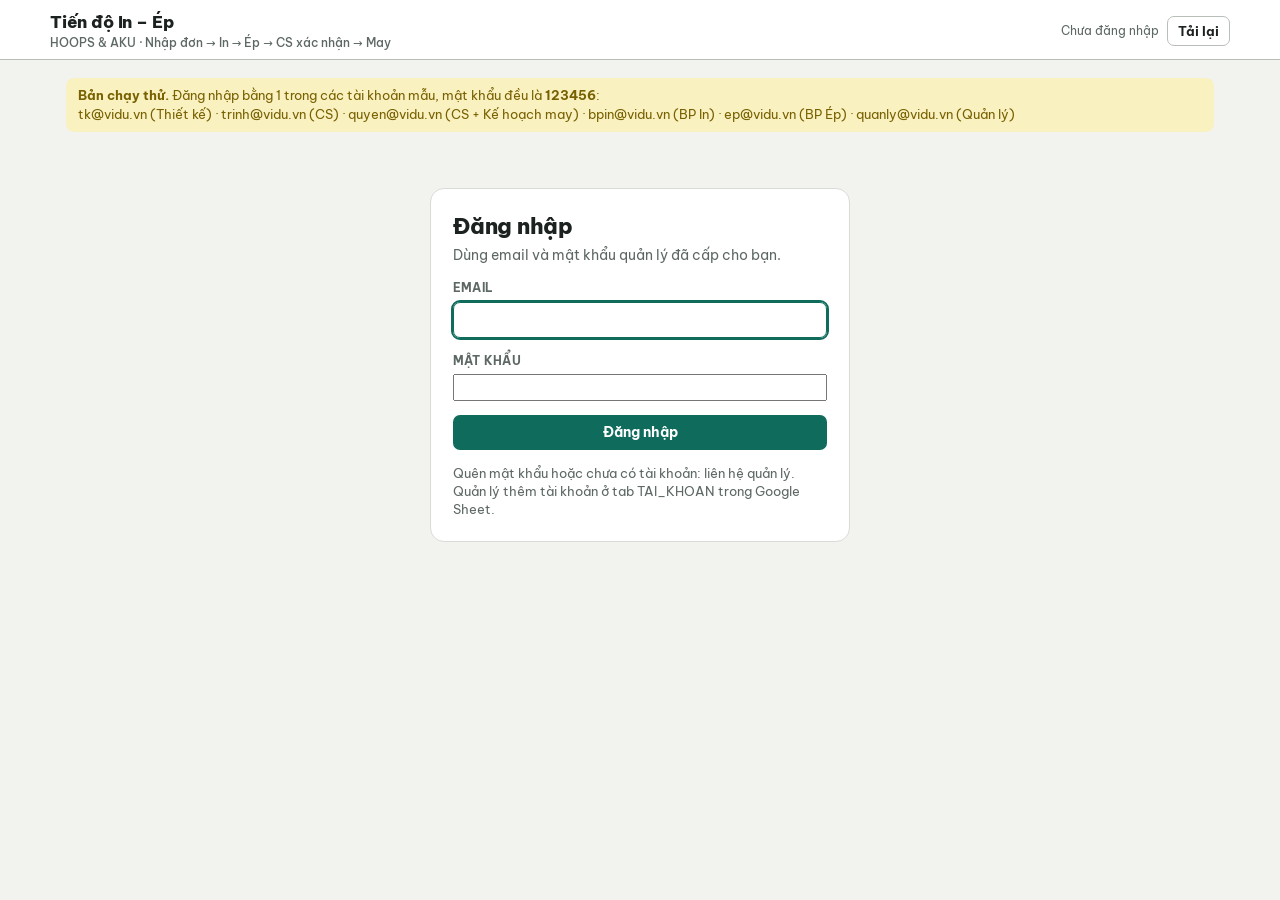
==== index.html @ f71b0e14 "Thêm bản xem trước giao diện web Tiến độ In – Ép Tách Index.html (Apps Script 1.4.2) thành web tĩnh " ====
<!doctype html>
<html lang="vi">
<head>
<meta charset="utf-8">
<meta name="viewport" content="width=device-width, initial-scale=1, viewport-fit=cover">
<title>Tiến độ In – Ép</title>
<meta name="description" content="Theo dõi đơn từ CS → BP In → BP Ép → CS xác nhận → Kế hoạch may · HOOPS & AKU">
<link rel="icon" href="data:image/svg+xml,%3Csvg xmlns='http://www.w3.org/2000/svg' viewBox='0 0 32 32'%3E%3Crect width='32' height='32' rx='7' fill='%230f6b5c'/%3E%3Cpath d='M8 22V10h4.5a4 4 0 010 8H8m10 4V10h6' stroke='%23fff' stroke-width='2.6' fill='none' stroke-linecap='round' stroke-linejoin='round'/%3E%3C/svg%3E">
<link rel="preconnect" href="https://fonts.googleapis.com">
<link rel="stylesheet" href="https://fonts.googleapis.com/css2?family=Be+Vietnam+Pro:wght@400;500;600;700;800&family=Roboto+Mono:wght@400;500&display=swap">
<link rel="stylesheet" href="assets/style.css">
</head>
<body>
<div class="top gut">
  <div class="top-in">
    <div class="row1">
      <div class="brand">Tiến độ In – Ép<small>HOOPS &amp; AKU · Nhập đơn → In → Ép → CS xác nhận → May</small></div>
      <div class="who" id="whoBox" hidden><span id="meName"></span><button class="btn ghost sm" id="logoutBtn" type="button">Đăng xuất</button></div>
      <div class="sync"><span id="syncTxt">Đang tải…</span><button class="btn ghost sm" id="reload" type="button">Tải lại</button></div>
    </div>
    <nav class="nav" id="nav" role="tablist" aria-label="Màn hình"></nav>
  </div>
</div>
<main class="gut" id="main"><div class="empty">Đang tải dữ liệu…</div></main>
<div id="toast" class="toast" hidden></div>
<div id="drawer" class="drawer" hidden></div>
<script src="assets/config.js"></script>
<script src="assets/mock.js"></script>
<script src="assets/api.js"></script>
<script src="assets/app.js"></script>
</body>
</html>
---- assets/style.css ----
/* Layout: sticky top bar (who am I + tabs), one working view below; cards for workstations, a dense table for the overview */
:root{
  --bg:#f2f3ef; --paper:#ffffff; --ink:#1c2220; --muted:#5d6864; --line:#d8dcd6; --line2:#b8bfb9; --head:#eaece7;
  --accent:#0f6b5c; --accent-ink:#ffffff; --accent-soft:#d9ece6;
  --red:#fbe0dc; --red-ink:#a3241a; --orange:#fde5cc; --orange-ink:#984b05; --yellow:#faf1c1; --yellow-ink:#776100; --green:#ddf0dc; --green-ink:#2b6a29; --blue:#e3eef4; --blue-ink:#2c566a;
  --f-ui:"Be Vietnam Pro",system-ui,-apple-system,"Segoe UI",sans-serif; --f-mono:"Roboto Mono",ui-monospace,Menlo,monospace;
}
@media (prefers-color-scheme:dark){:root:not([data-theme="light"]){
  --bg:#141816; --paper:#1b201e; --ink:#e5eae7; --muted:#9ba7a2; --line:#2d3432; --line2:#46504c; --head:#222826;
  --accent:#5fc2ae; --accent-ink:#0d1b18; --accent-soft:#1e3a34;
  --red:#3e1f1b; --red-ink:#f4a59b; --orange:#3c2a16; --orange-ink:#f2b779; --yellow:#35301a; --yellow-ink:#e9d777; --green:#1f3220; --green-ink:#9fd59b; --blue:#1d2c33; --blue-ink:#9fc6d8; color-scheme:dark}}
:root[data-theme="dark"]{
  --bg:#141816; --paper:#1b201e; --ink:#e5eae7; --muted:#9ba7a2; --line:#2d3432; --line2:#46504c; --head:#222826;
  --accent:#5fc2ae; --accent-ink:#0d1b18; --accent-soft:#1e3a34;
  --red:#3e1f1b; --red-ink:#f4a59b; --orange:#3c2a16; --orange-ink:#f2b779; --yellow:#35301a; --yellow-ink:#e9d777; --green:#1f3220; --green-ink:#9fd59b; --blue:#1d2c33; --blue-ink:#9fc6d8; color-scheme:dark}
*{box-sizing:border-box}
[hidden]{display:none!important}
html,body{margin:0}
body{background:var(--bg);color:var(--ink);font-family:var(--f-ui);font-size:14px;line-height:1.45}
body::before{content:"";position:fixed;inset:0 0 auto;height:env(safe-area-inset-top,0px);z-index:10;background:var(--paper)}
button,input,select,textarea{font:inherit;color:inherit}
.gut{padding-left:max(16px,env(safe-area-inset-left,0px));padding-right:max(16px,env(safe-area-inset-right,0px))}
.top{position:sticky;top:env(safe-area-inset-top,0px);z-index:5;background:var(--paper);border-bottom:1px solid var(--line2)}
.top-in{max-width:1180px;margin:0 auto;display:flex;flex-direction:column;gap:8px;padding-block:10px 0}
.row1{display:flex;align-items:center;gap:10px 16px;flex-wrap:wrap}
.brand{font-weight:800;font-size:17px;letter-spacing:-.01em;margin-right:auto}
.brand small{display:block;font-weight:500;font-size:11.5px;color:var(--muted);letter-spacing:0}
.who{display:flex;align-items:center;gap:6px;font-size:13px}
.sync{font-size:12px;color:var(--muted);display:flex;gap:8px;align-items:center}
.nav{display:flex;gap:2px;overflow-x:auto;scrollbar-width:none}
.nav::-webkit-scrollbar{display:none}
.nav button{all:unset;cursor:pointer;padding:9px 12px 10px;font-weight:600;font-size:13.5px;color:var(--muted);white-space:nowrap;border-bottom:3px solid transparent;display:flex;gap:6px;align-items:center}
.nav button[aria-selected="true"]{color:var(--ink);border-bottom-color:var(--accent)}
.nav button:focus-visible{outline:2px solid var(--accent);outline-offset:-2px}
.badge{font-size:11px;font-weight:700;background:var(--head);color:var(--muted);border-radius:99px;padding:0 7px;font-variant-numeric:tabular-nums}
.badge.hot{background:var(--red);color:var(--red-ink)}
main{max-width:1180px;margin:0 auto;padding-block:18px 60px;display:flex;flex-direction:column;gap:16px}
.demo{background:var(--yellow);color:var(--yellow-ink);border-radius:8px;padding:8px 12px;font-size:13px}
h2{margin:0;font-size:20px;font-weight:800;letter-spacing:-.01em;text-wrap:balance}
.lede{margin:2px 0 0;color:var(--muted);max-width:75ch}
.vhead{display:flex;flex-direction:column;gap:2px}
.bar{display:flex;flex-wrap:wrap;gap:8px;align-items:center}
.bar .grow{flex:1 1 220px;min-width:0}
input[type=text],input[type=search],input[type=number],input[type=date],select,textarea{background:var(--paper);border:1px solid var(--line2);border-radius:7px;padding:7px 9px;min-width:0;width:100%}
textarea{resize:vertical;min-height:38px}
input:focus-visible,select:focus-visible,textarea:focus-visible{outline:2px solid var(--accent);outline-offset:0;border-color:var(--accent)}
.bar select,.bar input{width:auto}
.bar .grow input{width:100%}
.btn{all:unset;cursor:pointer;display:inline-flex;align-items:center;justify-content:center;gap:6px;padding:8px 14px;border-radius:7px;font-weight:700;font-size:13.5px;background:var(--accent);color:var(--accent-ink);white-space:nowrap}
.btn.ghost{background:transparent;color:var(--ink);border:1px solid var(--line2)}
.btn.sm{padding:5px 10px;font-size:12.5px}
.btn[disabled]{opacity:.45;cursor:default}
.btn:focus-visible{outline:2px solid var(--accent);outline-offset:2px}
.seg{display:inline-flex;flex-wrap:wrap;border:1px solid var(--line2);border-radius:8px;overflow:hidden}
.seg button{all:unset;cursor:pointer;padding:7px 11px;font-size:13px;font-weight:600;border-right:1px solid var(--line2);color:var(--muted);background:var(--paper)}
.seg button:last-child{border-right:0}
.seg button[aria-pressed="true"]{background:var(--accent);color:var(--accent-ink)}
.seg button:focus-visible{outline:2px solid var(--accent);outline-offset:-3px}
.form{background:var(--paper);border:1px solid var(--line);border-radius:12px;padding:16px;display:grid;grid-template-columns:repeat(6,minmax(0,1fr));gap:14px}
.f{display:flex;flex-direction:column;gap:5px;min-width:0}
.f label,.f .lb{font-size:12px;font-weight:700;color:var(--muted);letter-spacing:.02em;text-transform:uppercase}
.f .req{color:var(--red-ink)}
.s6{grid-column:span 6}.s3{grid-column:span 3}.s2{grid-column:span 2}
.warn{font-size:12.5px;color:var(--red-ink);font-weight:600}
.hint{font-size:12.5px;color:var(--muted)}
.actions{display:flex;gap:8px;flex-wrap:wrap;align-items:center}
.ok{background:var(--green);color:var(--green-ink);border-radius:10px;padding:12px 14px;display:flex;flex-wrap:wrap;gap:10px;align-items:center;justify-content:space-between}
.ok b{font-family:var(--f-mono)}
.kpis{display:grid;grid-template-columns:repeat(auto-fit,minmax(150px,1fr));gap:10px}
.kpi{background:var(--paper);border:1px solid var(--line);border-radius:10px;padding:10px 12px;display:flex;flex-direction:column;gap:1px}
.kpi small{font-size:11px;text-transform:uppercase;letter-spacing:.05em;color:var(--muted);font-weight:700}
.kpi b{font-size:24px;font-variant-numeric:tabular-nums;line-height:1.2}
.kpi.alert b{color:var(--red-ink)}
.tbox{background:var(--paper);border:1px solid var(--line);border-radius:12px;overflow-x:auto}
table{border-collapse:collapse;width:100%;font-size:13px}
th,td{padding:7px 10px;border-bottom:1px solid var(--line);text-align:left;vertical-align:middle;white-space:nowrap}
th{background:var(--head);font-size:11px;letter-spacing:.04em;text-transform:uppercase;color:var(--muted);position:sticky;top:0}
td.name{white-space:normal;min-width:220px;font-weight:600}
td.num,.num{font-variant-numeric:tabular-nums;font-family:var(--f-mono);font-size:12.5px}
.mono{font-family:var(--f-mono);font-size:12.5px}
tr:last-child td{border-bottom:0}
.rem{display:inline-block;min-width:64px;text-align:center;border-radius:6px;padding:2px 6px;font-weight:700;font-size:12px;font-variant-numeric:tabular-nums}
.r-red{background:var(--red);color:var(--red-ink)}.r-or{background:var(--orange);color:var(--orange-ink)}.r-ye{background:var(--yellow);color:var(--yellow-ink)}.r-no{background:var(--head);color:var(--muted)}
.chip{display:inline-block;border-radius:99px;padding:1px 9px;font-size:11.5px;font-weight:700;white-space:nowrap}
.t-cho{background:var(--head);color:var(--muted);box-shadow:inset 0 0 0 1px var(--line2)}.t-dang{background:var(--blue);color:var(--blue-ink)}.t-in{background:var(--yellow);color:var(--yellow-ink)}.t-ep{background:var(--green);color:var(--green-ink)}
.p1{color:var(--red-ink);font-weight:700}.p2{color:var(--orange-ink);font-weight:700}.p3{color:var(--muted);font-weight:600}
.stuck{color:var(--red-ink);font-weight:700}
.cards{display:grid;grid-template-columns:repeat(auto-fill,minmax(340px,1fr));gap:12px}
.card{background:var(--paper);border:1px solid var(--line);border-radius:12px;padding:12px 14px;display:flex;flex-direction:column;gap:10px;min-width:0}
.card.dirty{border-color:var(--accent);box-shadow:0 0 0 1px var(--accent)}
.card.p-1{border-left:4px solid var(--red-ink)}.card.p-2{border-left:4px solid var(--orange-ink)}.card.p-3{border-left:4px solid var(--line2)}
.ch{display:flex;justify-content:space-between;gap:10px;align-items:flex-start}
.ch .t{font-weight:700;font-size:14.5px;line-height:1.3;word-break:break-word}
.meta{display:flex;flex-wrap:wrap;gap:4px 12px;font-size:12.5px;color:var(--muted)}
.meta b{color:var(--ink);font-weight:600}
.g2{display:grid;grid-template-columns:repeat(2,minmax(0,1fr));gap:8px}
.g3{display:grid;grid-template-columns:repeat(3,minmax(0,1fr));gap:8px}
.cmp{font-size:12.5px;background:var(--head);border-radius:7px;padding:6px 9px}
.cmp.diff{background:var(--orange);color:var(--orange-ink);font-weight:600}
.sec{display:flex;flex-direction:column;gap:10px}
.sec h3{margin:0;font-size:15px;display:flex;gap:8px;align-items:center}
.empty{background:var(--paper);border:1px dashed var(--line2);border-radius:12px;padding:20px;color:var(--muted);text-align:center}
.grp{background:var(--paper);border:1px solid var(--line);border-radius:12px;overflow:hidden}
.grp-h{display:flex;justify-content:space-between;align-items:center;gap:10px;flex-wrap:wrap;padding:10px 14px;background:var(--head)}
.grp-h b{font-size:14px}
.chk{display:flex;gap:8px;align-items:center;font-weight:700;cursor:pointer}
.chk input{width:18px;height:18px;accent-color:var(--accent)}
.login{max-width:420px;margin:40px auto 0;background:var(--paper);border:1px solid var(--line);border-radius:14px;padding:22px;display:flex;flex-direction:column;gap:14px}
.login h2{font-size:22px}
.login .err{background:var(--red);color:var(--red-ink);border-radius:8px;padding:8px 10px;font-weight:600;font-size:13px}
.who #meName{font-weight:700}
.who #meName small{font-weight:500;color:var(--muted)}
.toast{position:fixed;left:50%;transform:translateX(-50%);bottom:calc(16px + env(safe-area-inset-bottom,0px));background:var(--ink);color:var(--paper);padding:10px 16px;border-radius:9px;font-weight:600;z-index:20;max-width:min(560px,calc(100% - 32px));box-shadow:0 6px 20px rgba(0,0,0,.2)}
.toast.err{background:var(--red-ink);color:#fff}
.modal{position:fixed;inset:0;background:rgba(0,0,0,.35);display:grid;place-items:center;z-index:30;padding:16px}
.modal-in{background:var(--paper);border-radius:12px;padding:16px;max-width:620px;width:100%;display:flex;flex-direction:column;gap:10px}
.modal textarea{min-height:220px;font-family:var(--f-mono);font-size:12.5px}
details summary{cursor:pointer;font-weight:700}
@media (max-width:720px){.s3,.s2{grid-column:span 6}.cards{grid-template-columns:1fr}}
@media (max-width:420px){.g3{grid-template-columns:repeat(2,minmax(0,1fr))}}

/* ---- Bản GitHub: quy trình, chi tiết đơn ---- */
.stepno{display:inline-grid;place-items:center;min-width:19px;height:19px;border-radius:99px;background:var(--head);color:var(--muted);font-size:11px;font-weight:800;padding:0 5px}
.nav button[aria-selected="true"] .stepno{background:var(--accent);color:var(--accent-ink)}
.todo{display:grid;grid-template-columns:repeat(auto-fill,minmax(280px,1fr));gap:8px}
.todo-i{all:unset;cursor:pointer;display:flex;align-items:center;gap:10px;background:var(--paper);border:1px solid var(--line);border-radius:10px;padding:10px 12px;font-weight:600}
.todo-i:hover{border-color:var(--accent)}
.todo-i:focus-visible{outline:2px solid var(--accent);outline-offset:2px}
.todo-i .stepno{background:var(--accent-soft);color:var(--accent)}
.todo-i .arr{margin-left:auto;color:var(--muted)}
.flow-steps{display:grid;grid-template-columns:repeat(6,minmax(0,1fr));gap:8px;font-size:11px;font-weight:700;letter-spacing:.04em;text-transform:uppercase;color:var(--muted)}
.flow-steps span{border-bottom:2px solid var(--line2);padding-bottom:4px}
.pipe{display:grid;grid-template-columns:repeat(6,minmax(0,1fr));gap:8px}
.stage{background:var(--paper);border:1px solid var(--line);border-radius:12px;display:flex;flex-direction:column;min-width:0;overflow:hidden}
.stage.has-late{border-top:3px solid var(--red-ink)}
.stage-h{all:unset;box-sizing:border-box;display:flex;gap:8px;align-items:flex-start;flex-wrap:wrap;padding:10px 12px;background:var(--head);width:100%}
button.stage-h{cursor:pointer}
button.stage-h:hover{background:var(--accent-soft)}
button.stage-h:focus-visible{outline:2px solid var(--accent);outline-offset:-2px}
.stage-h b{display:block;font-size:13px;line-height:1.25}
.stage-h small{display:block;font-size:11.5px;color:var(--muted)}
.stage-n{font-size:24px;font-weight:800;line-height:1;font-variant-numeric:tabular-nums;min-width:30px}
.stage-list{list-style:none;margin:0;padding:6px;display:flex;flex-direction:column;gap:2px}
.stage-list li{display:flex;align-items:center;gap:6px;min-width:0;padding:0 4px}
.stage-list li.hint{padding:6px}
.olink{all:unset;cursor:pointer;display:flex;flex-direction:column;min-width:0;flex:1;padding:5px 4px;border-radius:6px}
.olink:hover{background:var(--head)}
.olink:focus-visible{outline:2px solid var(--accent)}
.olink .mono{font-size:11.5px;color:var(--muted)}
.olink .ot{font-size:12.5px;font-weight:600;white-space:nowrap;overflow:hidden;text-overflow:ellipsis}
.dot-late{width:8px;height:8px;border-radius:99px;background:var(--red-ink);flex:none}
#main td.mono{cursor:pointer;text-decoration:underline dotted var(--line2);text-underline-offset:3px}
#main td.mono:hover{color:var(--accent)}
.drawer{position:fixed;inset:0;z-index:40}
.drawer-bg{position:absolute;inset:0;background:rgba(0,0,0,.35)}
.drawer-in{position:absolute;top:0;right:0;bottom:0;width:min(440px,100%);background:var(--paper);padding:16px 16px calc(16px + env(safe-area-inset-bottom,0px));overflow-y:auto;display:flex;flex-direction:column;gap:12px;box-shadow:-8px 0 30px rgba(0,0,0,.18)}
.tline{list-style:none;margin:0;padding:0 0 0 18px;border-left:2px solid var(--line);display:flex;flex-direction:column;gap:12px}
.tl{position:relative}
.tl::before{content:"";position:absolute;left:-25px;top:3px;width:12px;height:12px;border-radius:99px;background:var(--paper);border:2px solid var(--line2)}
.tl.done::before{background:var(--accent);border-color:var(--accent)}
.tl:not(.done) b{color:var(--muted)}
.tl-h{display:flex;justify-content:space-between;gap:8px;flex-wrap:wrap}
@media (max-width:1000px){.pipe{grid-template-columns:repeat(3,minmax(0,1fr))}.flow-steps{display:none}}
@media (max-width:560px){.pipe{grid-template-columns:1fr}}
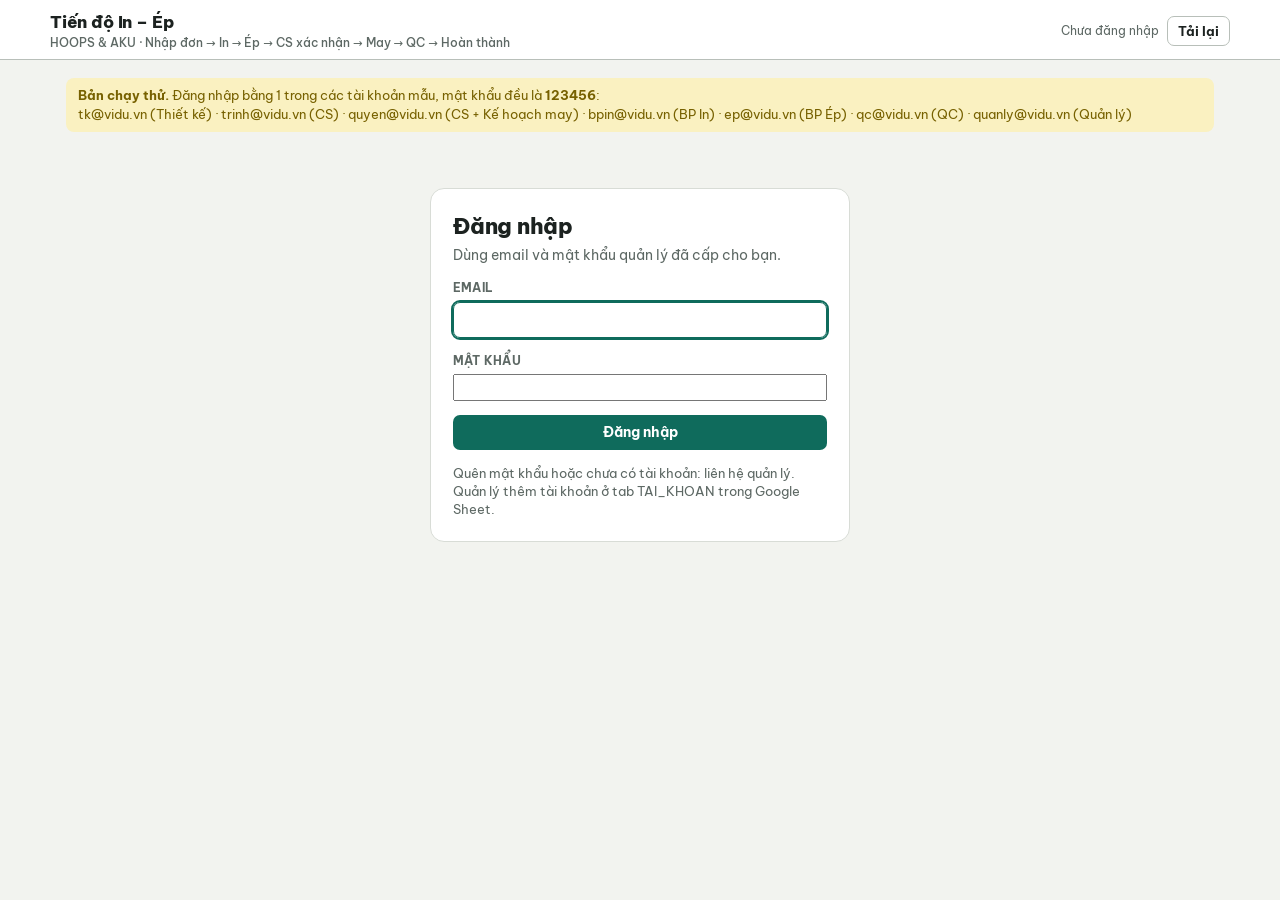
==== commit d05a1d0e: "Thêm bộ phận QC và nút CS bấm Đơn đã hoàn thành Co-Authored-By: Claude Opus 5.5 (1M context) <norepl" ====
--- a/index.html
+++ b/index.html
@@ -14,14 +14,15 @@
 <div class="top gut">
   <div class="top-in">
     <div class="row1">
-      <div class="brand">Tiến độ In – Ép<small>HOOPS &amp; AKU · Nhập đơn → In → Ép → CS xác nhận → May</small></div>
-      <div class="who" id="whoBox" hidden><span id="meName"></span><button class="btn ghost sm" id="logoutBtn" type="button">Đăng xuất</button></div>
+      <div class="brand">Tiến độ In – Ép<small>HOOPS &amp; AKU · Nhập đơn → In → Ép → CS xác nhận → May → QC → Hoàn thành</small></div>
+      <div class="who" id="whoBox" hidden><button class="bell" id="bellBtn" type="button" aria-label="Thông báo" aria-expanded="false"><svg viewBox="0 0 24 24" width="18" height="18" aria-hidden="true"><path d="M6 16V11a6 6 0 1 1 12 0v5l1.5 2h-15zM10 20a2 2 0 0 0 4 0" fill="none" stroke="currentColor" stroke-width="1.8" stroke-linejoin="round"/></svg><span class="bell-n" id="bellN" hidden></span></button><span id="meName"></span><button class="btn ghost sm" id="logoutBtn" type="button">Đăng xuất</button></div>
       <div class="sync"><span id="syncTxt">Đang tải…</span><button class="btn ghost sm" id="reload" type="button">Tải lại</button></div>
     </div>
     <nav class="nav" id="nav" role="tablist" aria-label="Màn hình"></nav>
   </div>
 </div>
 <main class="gut" id="main"><div class="empty">Đang tải dữ liệu…</div></main>
+<div id="bellPanel" class="bell-p" hidden></div>
 <div id="toast" class="toast" hidden></div>
 <div id="drawer" class="drawer" hidden></div>
 <script src="assets/config.js"></script>
--- a/assets/style.css
+++ b/assets/style.css
@@ -128,9 +128,9 @@
 .todo-i:focus-visible{outline:2px solid var(--accent);outline-offset:2px}
 .todo-i .stepno{background:var(--accent-soft);color:var(--accent)}
 .todo-i .arr{margin-left:auto;color:var(--muted)}
-.flow-steps{display:grid;grid-template-columns:repeat(6,minmax(0,1fr));gap:8px;font-size:11px;font-weight:700;letter-spacing:.04em;text-transform:uppercase;color:var(--muted)}
+.flow-steps{display:grid;grid-template-columns:repeat(7,minmax(0,1fr));gap:8px;font-size:11px;font-weight:700;letter-spacing:.04em;text-transform:uppercase;color:var(--muted)}
 .flow-steps span{border-bottom:2px solid var(--line2);padding-bottom:4px}
-.pipe{display:grid;grid-template-columns:repeat(6,minmax(0,1fr));gap:8px}
+.pipe{display:grid;grid-template-columns:repeat(7,minmax(0,1fr));gap:8px}
 .stage{background:var(--paper);border:1px solid var(--line);border-radius:12px;display:flex;flex-direction:column;min-width:0;overflow:hidden}
 .stage.has-late{border-top:3px solid var(--red-ink)}
 .stage-h{all:unset;box-sizing:border-box;display:flex;gap:8px;align-items:flex-start;flex-wrap:wrap;padding:10px 12px;background:var(--head);width:100%}
@@ -162,3 +162,65 @@
 .tl-h{display:flex;justify-content:space-between;gap:8px;flex-wrap:wrap}
 @media (max-width:1000px){.pipe{grid-template-columns:repeat(3,minmax(0,1fr))}.flow-steps{display:none}}
 @media (max-width:560px){.pipe{grid-template-columns:1fr}}
+/* BP In: thẻ chia khối */
+.blk{display:flex;flex-direction:column;gap:6px;border-top:1px solid var(--line);padding-top:8px}
+.blk-h{font-size:11px;font-weight:800;letter-spacing:.06em;text-transform:uppercase;color:var(--accent)}
+.g4{display:grid;grid-template-columns:repeat(2,minmax(0,1fr));gap:8px}
+.seg-full{display:flex}.seg-full button{flex:1;text-align:center}
+.qv{display:grid;grid-template-columns:44px repeat(3,minmax(0,1fr));gap:6px 8px;align-items:end}
+.qv-l{font-size:12.5px;font-weight:800;padding-bottom:9px}
+/* BP Ép: nhóm theo ngày in */
+.day{gap:8px}
+.day-h{display:flex;flex-wrap:wrap;gap:6px 12px;align-items:center;padding:4px 2px;border-bottom:2px solid var(--line2)}
+.day-h b{font-size:15px}
+/* Kế hoạch may: ngày nhận + số lượng */
+.plan{display:grid;grid-template-columns:1.4fr 1fr 1fr;gap:8px}
+.plan>div{background:var(--head);border-radius:8px;padding:8px 10px;display:flex;flex-direction:column;gap:2px;align-items:flex-start}
+.plan small{font-size:11px;font-weight:700;text-transform:uppercase;letter-spacing:.05em;color:var(--muted)}
+.plan b{font-size:22px;line-height:1.1;font-variant-numeric:tabular-nums}
+/* Đơn hoàn thành: mỗi tháng 1 khối thu gọn được */
+details.month>summary{cursor:pointer;list-style:none}
+details.month>summary::-webkit-details-marker{display:none}
+details.month>summary::before{content:"▸";font-size:12px;color:var(--muted);margin-right:4px}
+details.month[open]>summary::before{content:"▾"}
+details.month>summary:focus-visible{outline:2px solid var(--accent);outline-offset:-2px}
+details.month>summary.grp-h{justify-content:flex-start;gap:8px}
+/* CS: bảng loại áo / quần */
+.lt{display:flex;flex-direction:column;gap:6px;border-top:1px solid var(--line);padding-top:8px}
+.lt-h,.lt-r{display:grid;grid-template-columns:minmax(0,1fr) 84px 34px;gap:6px;align-items:center}
+.lt-h .lb{font-size:12px;font-weight:700;color:var(--muted);letter-spacing:.02em;text-transform:uppercase}
+.lt-r .btn{padding:6px 0;width:34px}
+.lt-f{display:flex;justify-content:space-between;align-items:center;gap:8px;flex-wrap:wrap;font-size:13px}
+.lt-tot{font-variant-numeric:tabular-nums}
+/* Kế hoạch may: khối theo xưởng, ảnh gửi xưởng */
+.plan-l{font-size:12.5px;font-weight:600;color:var(--ink);line-height:1.3}
+td.wrap{white-space:normal;min-width:150px}
+.xws{display:flex;flex-direction:column;gap:18px}
+.xw{display:flex;flex-direction:column;gap:10px;border-left:4px solid var(--accent);padding-left:12px}
+.xw-h{display:flex;flex-wrap:wrap;gap:4px 12px;align-items:baseline}
+.xw-h h3{margin:0;font-size:17px}
+.modal-img{max-width:min(1000px,100%);max-height:calc(100vh - 32px)}
+.imgbox{overflow:auto;border:1px solid var(--line);border-radius:8px;max-height:60vh;background:#fff}
+.imgbox img{display:block;width:100%;height:auto}
+/* Chuông thông báo */
+.bell{all:unset;cursor:pointer;position:relative;display:grid;place-items:center;width:34px;height:34px;border-radius:8px;border:1px solid var(--line2);color:var(--ink)}
+.bell:focus-visible{outline:2px solid var(--accent);outline-offset:2px}
+.bell-n{position:absolute;top:-6px;right:-6px;min-width:18px;height:18px;border-radius:99px;background:var(--red-ink);color:#fff;font-size:11px;font-weight:800;display:grid;place-items:center;padding:0 4px}
+.bell-p{position:fixed;top:calc(64px + env(safe-area-inset-top,0px));right:max(16px,env(safe-area-inset-right,0px));width:min(380px,calc(100% - 32px));max-height:70vh;overflow-y:auto;background:var(--paper);border:1px solid var(--line2);border-radius:12px;box-shadow:0 10px 30px rgba(0,0,0,.18);z-index:35;display:flex;flex-direction:column}
+.bell-h{display:flex;justify-content:space-between;align-items:center;padding:10px 12px;border-bottom:1px solid var(--line)}
+.bell-i{all:unset;cursor:pointer;display:flex;flex-direction:column;gap:2px;padding:10px 12px;border-bottom:1px solid var(--line);font-size:13px}
+.bell-i span{color:var(--muted);font-size:12.5px}
+.bell-i.new{background:var(--accent-soft)}
+.bell-i.hot b{color:var(--red-ink)}
+.bell-i:hover{background:var(--head)}
+.bell-i:focus-visible{outline:2px solid var(--accent);outline-offset:-2px}
+/* Khối báo trả về / đã ép */
+.alert{background:var(--red);color:var(--red-ink);border-radius:10px;padding:10px 14px;display:flex;flex-direction:column;gap:8px}
+.alert-r{color:var(--ink);background:var(--paper);border-radius:8px;padding:8px 10px}
+.okbox{background:var(--green);color:var(--green-ink);border-radius:10px;padding:10px 14px;display:flex;flex-direction:column;gap:6px}
+.okbox-l{display:flex;flex-direction:column;gap:3px;color:var(--ink);font-size:13px}
+.olink-inline{all:unset;cursor:pointer;text-decoration:underline dotted;text-underline-offset:3px}
+.olink-inline:focus-visible{outline:2px solid var(--accent)}
+.chips{display:flex;flex-wrap:wrap;gap:6px}
+.plan-l+.plan-l{margin-top:-1px}
+.sub-h{font-weight:800;font-size:13.5px;margin-top:4px}
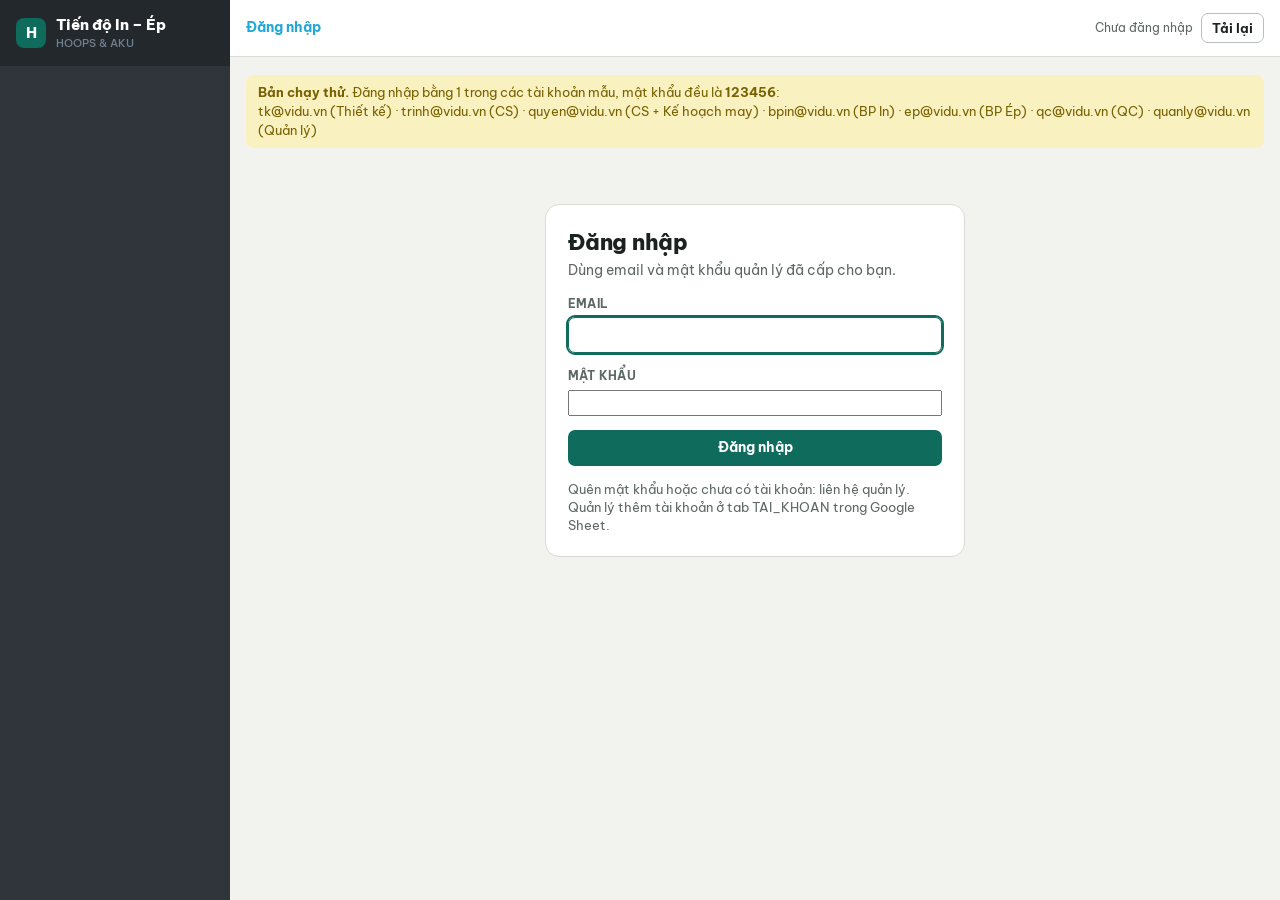
==== commit 0725f86d: "Giao diện kiểu bảng quản trị: menu tối bên trái, thanh trên gọn, ô số liệu màu ở trang Quy trình Co-" ====
--- a/index.html
+++ b/index.html
@@ -11,17 +11,22 @@
 <link rel="stylesheet" href="assets/style.css">
 </head>
 <body>
-<div class="top gut">
-  <div class="top-in">
+<aside class="side" id="side" aria-label="Menu">
+  <div class="side-brand"><span class="logo">H</span><span>Tiến độ In – Ép<small>HOOPS &amp; AKU</small></span></div>
+  <nav class="nav" id="nav" aria-label="Màn hình"></nav>
+</aside>
+<div class="side-dim" id="sideDim" hidden></div>
+<div class="shell">
+  <header class="top">
     <div class="row1">
-      <div class="brand">Tiến độ In – Ép<small>HOOPS &amp; AKU · Nhập đơn → In → Ép → CS xác nhận → May → QC → Hoàn thành</small></div>
-      <div class="who" id="whoBox" hidden><button class="bell" id="bellBtn" type="button" aria-label="Thông báo" aria-expanded="false"><svg viewBox="0 0 24 24" width="18" height="18" aria-hidden="true"><path d="M6 16V11a6 6 0 1 1 12 0v5l1.5 2h-15zM10 20a2 2 0 0 0 4 0" fill="none" stroke="currentColor" stroke-width="1.8" stroke-linejoin="round"/></svg><span class="bell-n" id="bellN" hidden></span></button><span id="meName"></span><button class="btn ghost sm" id="logoutBtn" type="button">Đăng xuất</button></div>
+      <button class="hamb" id="hamb" type="button" aria-label="Mở menu" aria-expanded="false"><svg viewBox="0 0 24 24" width="20" height="20" aria-hidden="true"><path d="M4 7h16M4 12h16M4 17h16" stroke="currentColor" stroke-width="2" stroke-linecap="round"/></svg></button>
+      <div class="crumb" id="crumb"><span>Trang chủ</span></div>
       <div class="sync"><span id="syncTxt">Đang tải…</span><button class="btn ghost sm" id="reload" type="button">Tải lại</button></div>
+      <div class="who" id="whoBox" hidden><button class="bell" id="bellBtn" type="button" aria-label="Thông báo" aria-expanded="false"><svg viewBox="0 0 24 24" width="18" height="18" aria-hidden="true"><path d="M6 16V11a6 6 0 1 1 12 0v5l1.5 2h-15zM10 20a2 2 0 0 0 4 0" fill="none" stroke="currentColor" stroke-width="1.8" stroke-linejoin="round"/></svg><span class="bell-n" id="bellN" hidden></span></button><span class="avatar" id="avatar" aria-hidden="true"></span><span id="meName"></span><button class="btn ghost sm" id="logoutBtn" type="button">Đăng xuất</button></div>
     </div>
-    <nav class="nav" id="nav" role="tablist" aria-label="Màn hình"></nav>
-  </div>
+  </header>
+  <main class="gut" id="main"><div class="empty">Đang tải dữ liệu…</div></main>
 </div>
-<main class="gut" id="main"><div class="empty">Đang tải dữ liệu…</div></main>
 <div id="bellPanel" class="bell-p" hidden></div>
 <div id="toast" class="toast" hidden></div>
 <div id="drawer" class="drawer" hidden></div>
--- a/assets/style.css
+++ b/assets/style.css
@@ -224,3 +224,56 @@
 .chips{display:flex;flex-wrap:wrap;gap:6px}
 .plan-l+.plan-l{margin-top:-1px}
 .sub-h{font-weight:800;font-size:13.5px;margin-top:4px}
+.modal-in textarea{flex:none;height:76px;min-height:0;font-family:inherit}
+tr.pick.on td{background:var(--accent-soft, #e3f0ec)}
+tr.pick input[type=checkbox]{width:18px;height:18px}
+td input.in-num{width:80px}
+td input[data-f="ghiChu"]{min-width:160px}
+
+/* ===== Bố cục kiểu bảng quản trị: menu tối bên trái, thanh trên trắng, ô số liệu màu ===== */
+:root{--side:#2f353a; --side-2:#23282c; --side-ink:#c8ced3; --side-mut:#73818f; --side-w:230px;
+  --t-blue:#20a8d8; --t-sky:#4fb8d9; --t-yellow:#e8a90c; --t-red:#f05b59; --t-green:#3fae6a}
+.side{position:fixed;inset:0 auto 0 0;width:var(--side-w);background:var(--side);color:var(--side-ink);z-index:20;display:flex;flex-direction:column;overflow-y:auto;padding-bottom:env(safe-area-inset-bottom,0px)}
+.side-brand{display:flex;gap:10px;align-items:center;padding:14px 16px;background:var(--side-2);font-weight:800;color:#fff;font-size:15px;min-height:56px}
+.side-brand small{display:block;font-weight:500;font-size:11px;color:var(--side-mut)}
+.logo{width:30px;height:30px;border-radius:8px;background:var(--accent);color:#fff;display:grid;place-items:center;font-weight:800;flex:none}
+.side .nav{display:flex;flex-direction:column;gap:0;overflow:visible;padding:4px 0 16px}
+.nav-g{font-size:10.5px;font-weight:800;letter-spacing:.08em;text-transform:uppercase;color:var(--side-mut);padding:16px 16px 6px}
+.side .nav button{all:unset;cursor:pointer;display:flex;align-items:center;gap:10px;padding:10px 16px;font-size:13.5px;font-weight:600;color:var(--side-ink);border-left:3px solid transparent;border-bottom:0}
+.side .nav button:hover{background:rgba(255,255,255,.05);color:#fff}
+.side .nav button[aria-current="page"]{background:rgba(255,255,255,.08);color:#fff;border-left-color:var(--t-blue)}
+.side .nav button:focus-visible{outline:2px solid var(--t-blue);outline-offset:-2px}
+.side .nav .stepno{background:rgba(255,255,255,.1);color:#fff;min-width:22px;height:22px;border-radius:6px;display:grid;place-items:center;font-size:11.5px}
+.side .nav button[aria-current="page"] .stepno{background:var(--t-blue)}
+.nav-t{flex:1;white-space:nowrap;overflow:hidden;text-overflow:ellipsis}
+.side .badge{background:rgba(255,255,255,.12);color:#fff}
+.side .badge.hot{background:var(--t-red);color:#fff}
+.shell{margin-left:var(--side-w);min-height:100vh}
+.shell .top{position:sticky;top:env(safe-area-inset-top,0px);z-index:5;background:var(--paper);border-bottom:1px solid var(--line);padding:0 max(16px,env(safe-area-inset-right,0px)) 0 16px}
+.shell .row1{display:flex;align-items:center;gap:10px 16px;min-height:56px;flex-wrap:wrap;padding-block:6px}
+.crumb{margin-right:auto;display:flex;gap:6px;align-items:center;font-size:13.5px;color:var(--muted)}
+.crumb b{color:var(--t-blue);font-weight:700}
+.crumb .sep{color:var(--line2)}
+.avatar{width:28px;height:28px;border-radius:50%;background:var(--accent);color:#fff;display:grid;place-items:center;font-weight:800;font-size:12px}
+.hamb{all:unset;cursor:pointer;display:none;padding:6px;border-radius:6px}
+.hamb:focus-visible{outline:2px solid var(--accent)}
+.side-dim{position:fixed;inset:0;background:rgba(0,0,0,.4);z-index:15}
+.shell main{max-width:1240px}
+.tiles{display:grid;grid-template-columns:repeat(4,minmax(0,1fr));gap:14px}
+.tile{all:unset;box-sizing:border-box;cursor:pointer;color:#fff;border-radius:6px;padding:14px 16px 10px;display:flex;flex-direction:column;gap:2px;min-height:128px;box-shadow:0 1px 2px rgba(0,0,0,.08)}
+div.tile{cursor:default}
+.tile b{font-size:28px;font-weight:800;line-height:1.1;font-variant-numeric:tabular-nums}
+.tile span{font-size:13px;font-weight:600;opacity:.95}
+.tile small{font-size:11px;opacity:.8}
+.tile-sp{width:100%;height:38px;margin-top:auto}
+.tile:focus-visible{outline:3px solid var(--ink);outline-offset:2px}
+.t-blue{background:var(--t-blue)} .t-sky{background:var(--t-sky)} .t-yellow{background:var(--t-yellow)} .t-red{background:var(--t-red)} .t-green{background:var(--t-green)}
+@media (max-width:900px){
+  .side{transform:translateX(-100%);transition:transform .2s ease;box-shadow:none}
+  body.side-on .side{transform:none;box-shadow:4px 0 20px rgba(0,0,0,.3)}
+  .shell{margin-left:0}
+  .hamb{display:inline-flex}
+  .tiles{grid-template-columns:repeat(2,minmax(0,1fr))}
+  .sync span{display:none}
+}
+@media (max-width:520px){ #meName,.sync{display:none} .shell .row1{gap:8px;flex-wrap:nowrap} .crumb{min-width:0;overflow:hidden;white-space:nowrap} }
